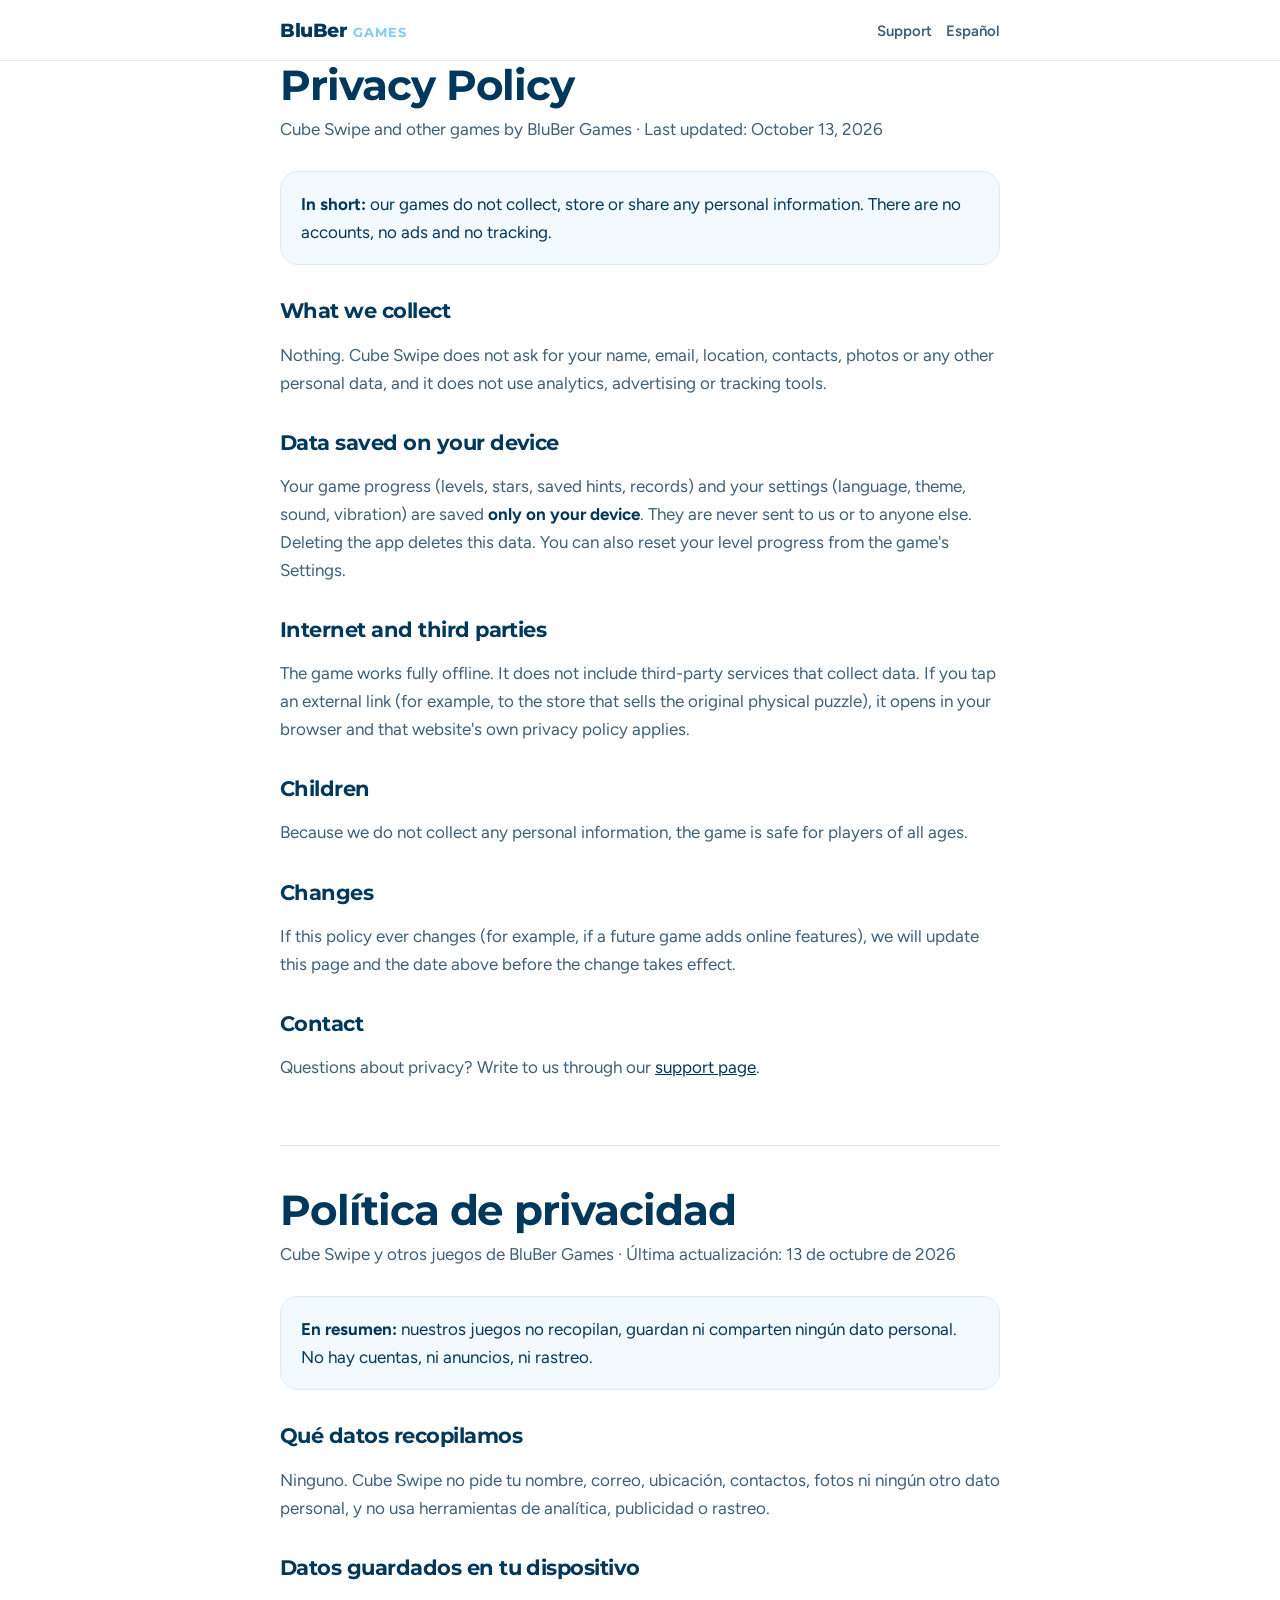
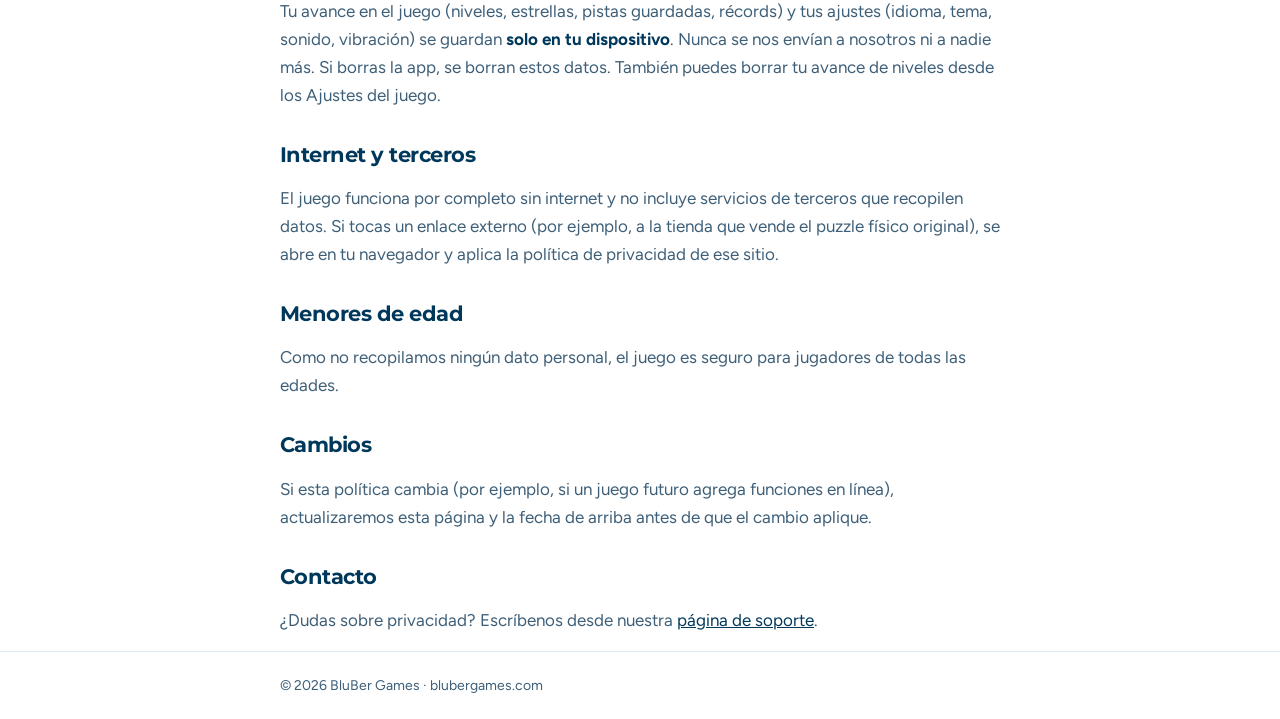
==== privacy/index.html @ fba5ebd1 "Rename game to Cube Swipe; add privacy policy and support pages for the App Store Co-Authored-By: Cl" ====
<!doctype html>
<html lang="en">
<head>
<meta charset="utf-8">
<meta name="viewport" content="width=device-width, initial-scale=1, viewport-fit=cover">
<meta name="theme-color" content="#FFFFFF">
<title>Privacy Policy · BluBer Games</title>
<meta name="description" content="Privacy policy for Cube Swipe and other games by BluBer Games.">
<link rel="preconnect" href="https://fonts.googleapis.com">
<link rel="preconnect" href="https://fonts.gstatic.com" crossorigin>
<link rel="stylesheet" href="https://fonts.googleapis.com/css2?family=Montserrat:wght@700;800&family=Figtree:wght@400;600;700&display=swap">
<style>
  :root { --paper: #FFFFFF; --frost: #F2F9FF; --navy: #00385B; --ink-2: #3E5F78; --sea: #50AFEA; --line: #DCEBF6; color-scheme: light; }
  * { box-sizing: border-box; }
  body { margin: 0; background: var(--paper); color: var(--navy); font: 400 17px/1.65 "Figtree", "Helvetica Neue", Arial, sans-serif; -webkit-font-smoothing: antialiased; }
  .wrap { width: min(760px, 100%); margin-inline: auto; padding: 0 20px; }
  header { border-bottom: 1px solid var(--line); }
  header .wrap { display: flex; align-items: center; justify-content: space-between; padding-block: 16px; }
  .home { font: 800 19px "Montserrat", sans-serif; letter-spacing: -0.02em; color: var(--navy); text-decoration: none; }
  .home span { color: #82CAFD; font-weight: 700; font-size: 13px; letter-spacing: 0.08em; margin-left: 6px; }
  nav a { color: var(--ink-2); font-weight: 600; text-decoration: none; margin-left: 14px; font-size: 15px; }
  nav a:hover { color: var(--navy); }
  main { padding-block: 44px 72px; }
  h1, h2 { font-family: "Montserrat", sans-serif; letter-spacing: -0.025em; line-height: 1.15; }
  h1 { font-size: clamp(30px, 6vw, 42px); margin: 0 0 6px; }
  h2 { font-size: 21px; margin: 34px 0 8px; }
  .meta { color: var(--ink-2); margin: 0 0 28px; }
  p, li { color: var(--ink-2); }
  strong { color: var(--navy); }
  a { color: var(--navy); }
  .box { background: var(--frost); border: 1px solid var(--line); border-radius: 18px; padding: 18px 20px; margin: 22px 0; }
  .box p { margin: 0; color: var(--navy); }
  .lang-sep { margin: 64px 0 0; padding-top: 40px; border-top: 1px solid var(--line); }
  footer { border-top: 1px solid var(--line); color: var(--ink-2); font-size: 14px; }
  footer .wrap { padding-block: 22px; }
</style>
</head>
<body>
<header><div class="wrap">
  <a class="home" href="/">BluBer<span>GAMES</span></a>
  <nav><a href="/support/">Support</a><a href="#es">Español</a></nav>
</div></header>

<main class="wrap">
  <h1>Privacy Policy</h1>
  <p class="meta">Cube Swipe and other games by BluBer Games · Last updated: October 13, 2026</p>

  <div class="box"><p><strong>In short:</strong> our games do not collect, store or share any personal information. There are no accounts, no ads and no tracking.</p></div>

  <h2>What we collect</h2>
  <p>Nothing. Cube Swipe does not ask for your name, email, location, contacts, photos or any other personal data, and it does not use analytics, advertising or tracking tools.</p>

  <h2>Data saved on your device</h2>
  <p>Your game progress (levels, stars, saved hints, records) and your settings (language, theme, sound, vibration) are saved <strong>only on your device</strong>. They are never sent to us or to anyone else. Deleting the app deletes this data. You can also reset your level progress from the game's Settings.</p>

  <h2>Internet and third parties</h2>
  <p>The game works fully offline. It does not include third-party services that collect data. If you tap an external link (for example, to the store that sells the original physical puzzle), it opens in your browser and that website's own privacy policy applies.</p>

  <h2>Children</h2>
  <p>Because we do not collect any personal information, the game is safe for players of all ages.</p>

  <h2>Changes</h2>
  <p>If this policy ever changes (for example, if a future game adds online features), we will update this page and the date above before the change takes effect.</p>

  <h2>Contact</h2>
  <p>Questions about privacy? Write to us through our <a href="/support/">support page</a>.</p>

  <section id="es" class="lang-sep" lang="es">
    <h1>Política de privacidad</h1>
    <p class="meta">Cube Swipe y otros juegos de BluBer Games · Última actualización: 13 de octubre de 2026</p>

    <div class="box"><p><strong>En resumen:</strong> nuestros juegos no recopilan, guardan ni comparten ningún dato personal. No hay cuentas, ni anuncios, ni rastreo.</p></div>

    <h2>Qué datos recopilamos</h2>
    <p>Ninguno. Cube Swipe no pide tu nombre, correo, ubicación, contactos, fotos ni ningún otro dato personal, y no usa herramientas de analítica, publicidad o rastreo.</p>

    <h2>Datos guardados en tu dispositivo</h2>
    <p>Tu avance en el juego (niveles, estrellas, pistas guardadas, récords) y tus ajustes (idioma, tema, sonido, vibración) se guardan <strong>solo en tu dispositivo</strong>. Nunca se nos envían a nosotros ni a nadie más. Si borras la app, se borran estos datos. También puedes borrar tu avance de niveles desde los Ajustes del juego.</p>

    <h2>Internet y terceros</h2>
    <p>El juego funciona por completo sin internet y no incluye servicios de terceros que recopilen datos. Si tocas un enlace externo (por ejemplo, a la tienda que vende el puzzle físico original), se abre en tu navegador y aplica la política de privacidad de ese sitio.</p>

    <h2>Menores de edad</h2>
    <p>Como no recopilamos ningún dato personal, el juego es seguro para jugadores de todas las edades.</p>

    <h2>Cambios</h2>
    <p>Si esta política cambia (por ejemplo, si un juego futuro agrega funciones en línea), actualizaremos esta página y la fecha de arriba antes de que el cambio aplique.</p>

    <h2>Contacto</h2>
    <p>¿Dudas sobre privacidad? Escríbenos desde nuestra <a href="/support/">página de soporte</a>.</p>
  </section>
</main>

<footer><div class="wrap">© 2026 BluBer Games · blubergames.com</div></footer>
</body>
</html>
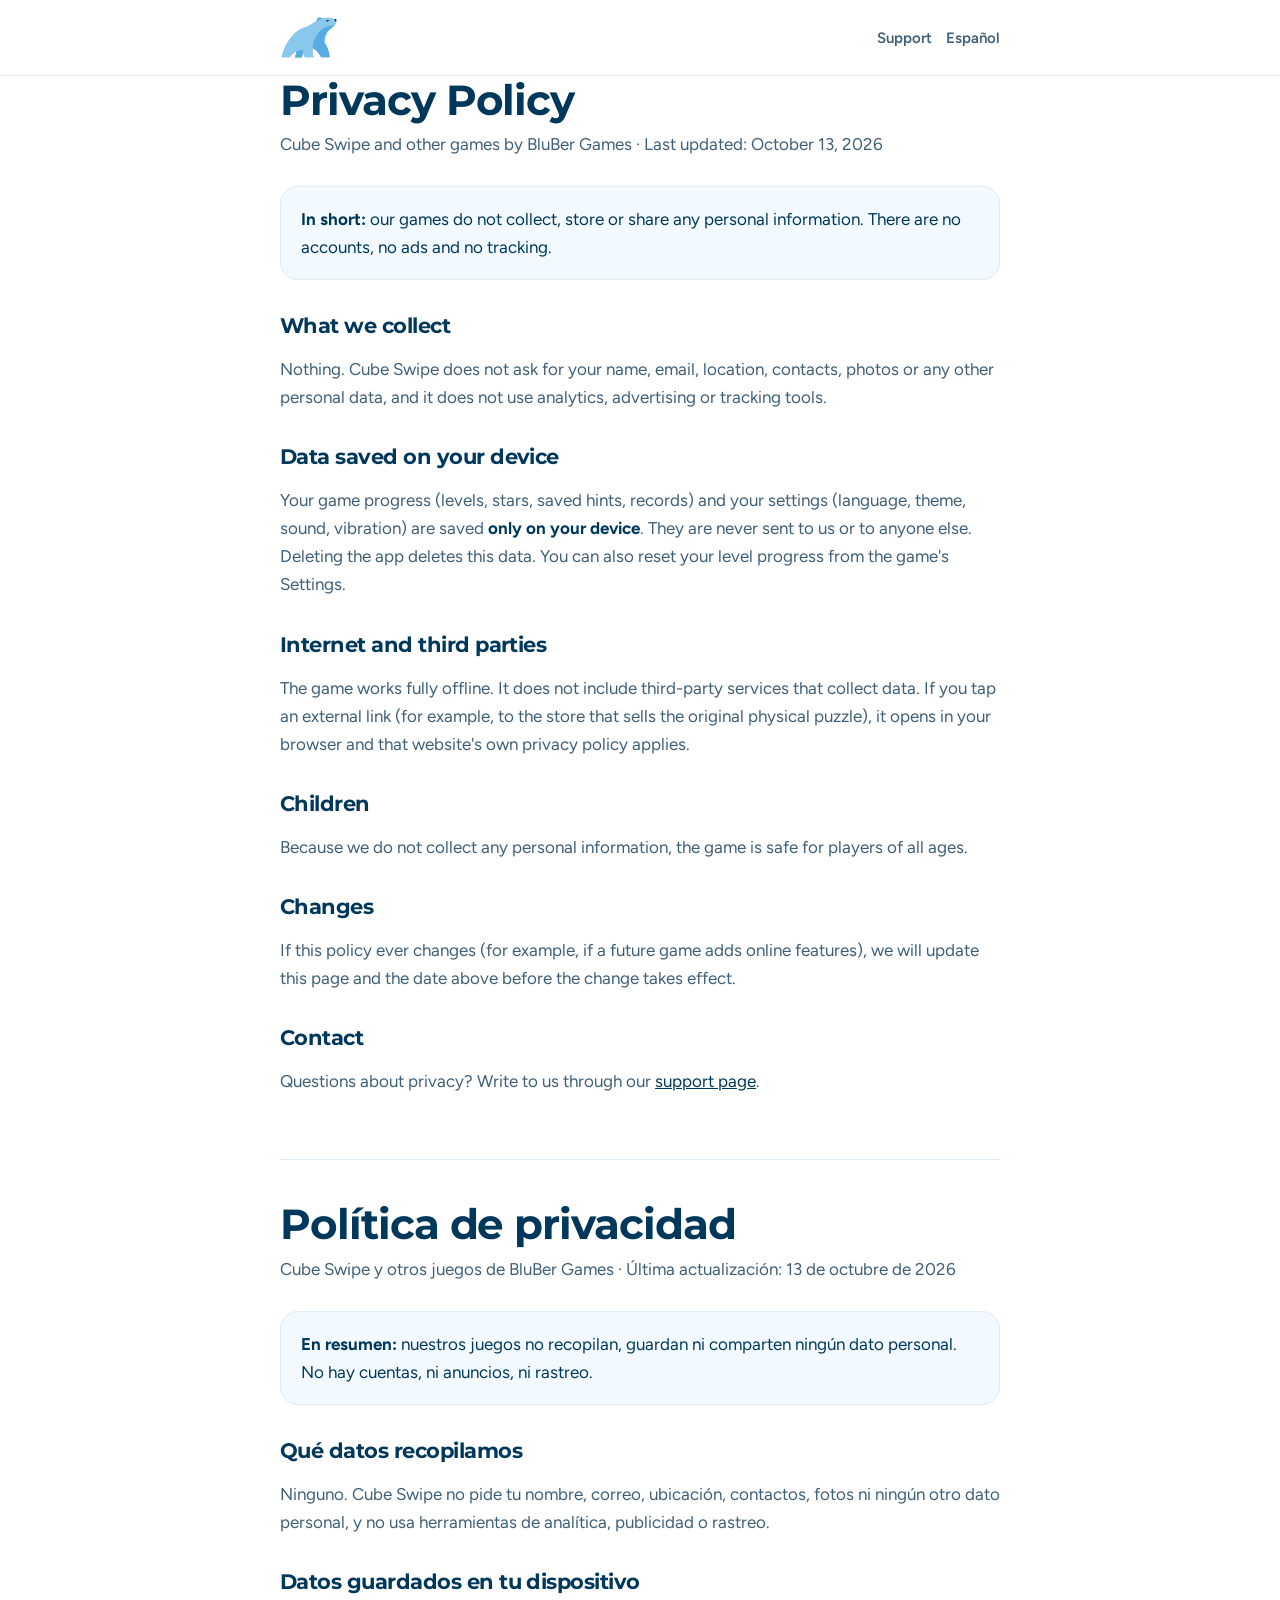
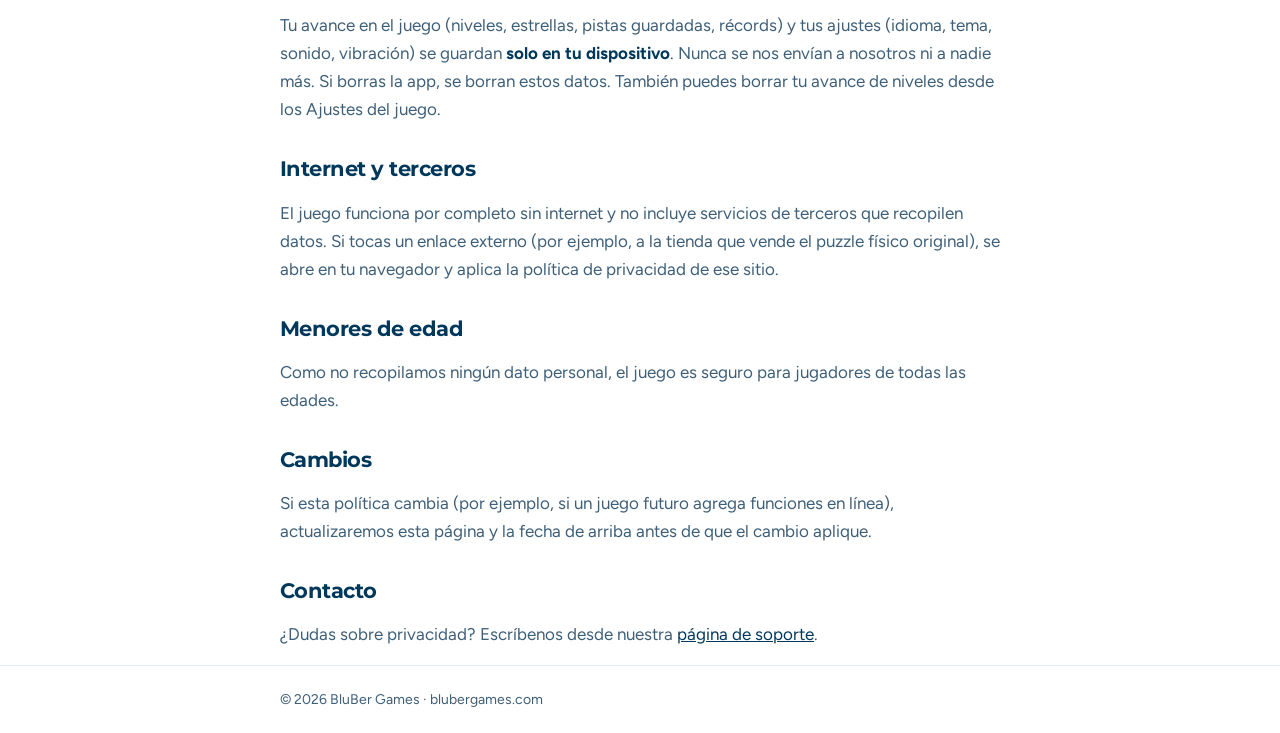
==== commit 8b052a3e: "Header: official bear only (no retyped "BluBer GAMES" text) on home, privacy and support Co-Authored" ====
--- a/privacy/index.html
+++ b/privacy/index.html
@@ -16,8 +16,9 @@
   .wrap { width: min(760px, 100%); margin-inline: auto; padding: 0 20px; }
   header { border-bottom: 1px solid var(--line); }
   header .wrap { display: flex; align-items: center; justify-content: space-between; padding-block: 16px; }
-  .home { font: 800 19px "Montserrat", sans-serif; letter-spacing: -0.02em; color: var(--navy); text-decoration: none; }
-  .home span { color: #82CAFD; font-weight: 700; font-size: 13px; letter-spacing: 0.08em; margin-left: 6px; }
+  /* Solo el oso oficial (brand/bluber-bear.svg, sin modificar); el texto del logo nunca se reescribe */
+  .home { display: inline-flex; line-height: 0; }
+  .home img { width: 58px; height: auto; }
   nav a { color: var(--ink-2); font-weight: 600; text-decoration: none; margin-left: 14px; font-size: 15px; }
   nav a:hover { color: var(--navy); }
   main { padding-block: 44px 72px; }
@@ -37,7 +38,7 @@
 </head>
 <body>
 <header><div class="wrap">
-  <a class="home" href="/">BluBer<span>GAMES</span></a>
+  <a class="home" href="/" aria-label="BluBer Games"><img src="../brand/bluber-bear.svg" alt="BluBer Games" width="58" height="43"></a>
   <nav><a href="/support/">Support</a><a href="#es">Español</a></nav>
 </div></header>
 
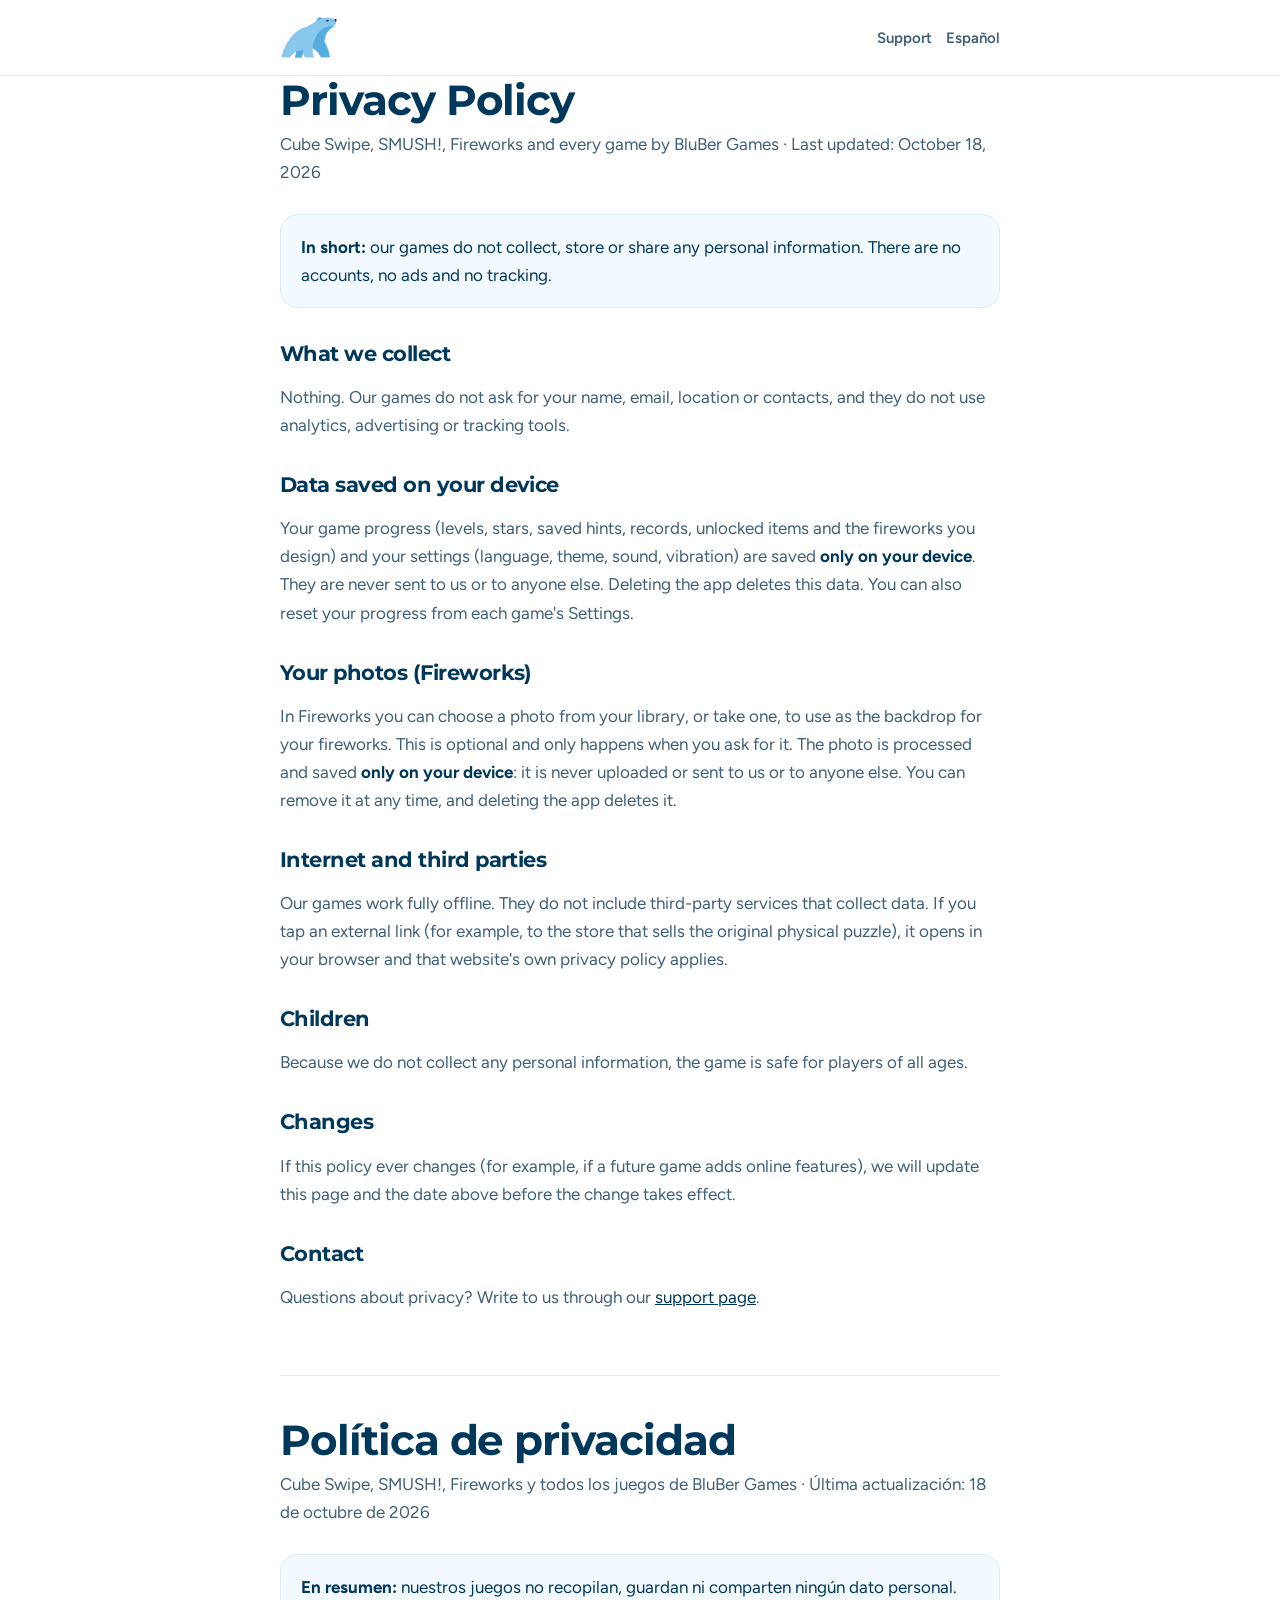
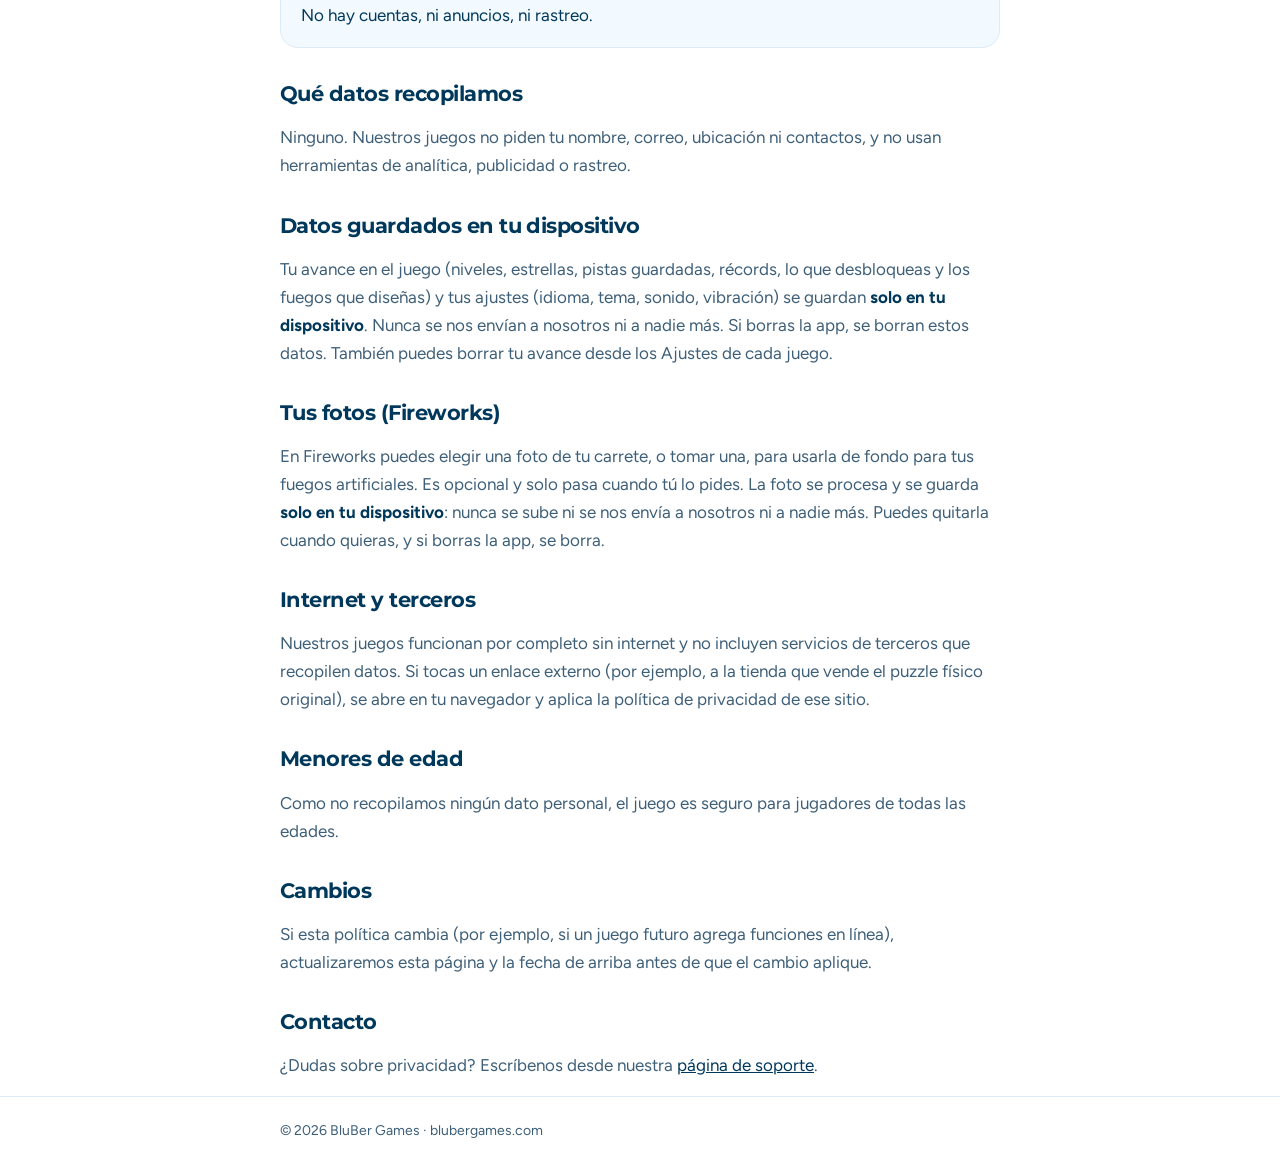
==== commit 667378d2: "Privacidad: cubre todos los juegos y explica las fotos de Fireworks (solo en el dispositivo) Co-Auth" ====
--- a/privacy/index.html
+++ b/privacy/index.html
@@ -5,7 +5,7 @@
 <meta name="viewport" content="width=device-width, initial-scale=1, viewport-fit=cover">
 <meta name="theme-color" content="#FFFFFF">
 <title>Privacy Policy · BluBer Games</title>
-<meta name="description" content="Privacy policy for Cube Swipe and other games by BluBer Games.">
+<meta name="description" content="Privacy policy for Cube Swipe, SMUSH!, Fireworks and every game by BluBer Games.">
 <link rel="preconnect" href="https://fonts.googleapis.com">
 <link rel="preconnect" href="https://fonts.gstatic.com" crossorigin>
 <link rel="stylesheet" href="https://fonts.googleapis.com/css2?family=Montserrat:wght@700;800&family=Figtree:wght@400;600;700&display=swap">
@@ -44,18 +44,21 @@
 
 <main class="wrap">
   <h1>Privacy Policy</h1>
-  <p class="meta">Cube Swipe and other games by BluBer Games · Last updated: October 13, 2026</p>
+  <p class="meta">Cube Swipe, SMUSH!, Fireworks and every game by BluBer Games · Last updated: October 18, 2026</p>
 
   <div class="box"><p><strong>In short:</strong> our games do not collect, store or share any personal information. There are no accounts, no ads and no tracking.</p></div>
 
   <h2>What we collect</h2>
-  <p>Nothing. Cube Swipe does not ask for your name, email, location, contacts, photos or any other personal data, and it does not use analytics, advertising or tracking tools.</p>
+  <p>Nothing. Our games do not ask for your name, email, location or contacts, and they do not use analytics, advertising or tracking tools.</p>
 
   <h2>Data saved on your device</h2>
-  <p>Your game progress (levels, stars, saved hints, records) and your settings (language, theme, sound, vibration) are saved <strong>only on your device</strong>. They are never sent to us or to anyone else. Deleting the app deletes this data. You can also reset your level progress from the game's Settings.</p>
+  <p>Your game progress (levels, stars, saved hints, records, unlocked items and the fireworks you design) and your settings (language, theme, sound, vibration) are saved <strong>only on your device</strong>. They are never sent to us or to anyone else. Deleting the app deletes this data. You can also reset your progress from each game's Settings.</p>
+
+  <h2>Your photos (Fireworks)</h2>
+  <p>In Fireworks you can choose a photo from your library, or take one, to use as the backdrop for your fireworks. This is optional and only happens when you ask for it. The photo is processed and saved <strong>only on your device</strong>: it is never uploaded or sent to us or to anyone else. You can remove it at any time, and deleting the app deletes it.</p>
 
   <h2>Internet and third parties</h2>
-  <p>The game works fully offline. It does not include third-party services that collect data. If you tap an external link (for example, to the store that sells the original physical puzzle), it opens in your browser and that website's own privacy policy applies.</p>
+  <p>Our games work fully offline. They do not include third-party services that collect data. If you tap an external link (for example, to the store that sells the original physical puzzle), it opens in your browser and that website's own privacy policy applies.</p>
 
   <h2>Children</h2>
   <p>Because we do not collect any personal information, the game is safe for players of all ages.</p>
@@ -68,18 +71,21 @@
 
   <section id="es" class="lang-sep" lang="es">
     <h1>Política de privacidad</h1>
-    <p class="meta">Cube Swipe y otros juegos de BluBer Games · Última actualización: 13 de octubre de 2026</p>
+    <p class="meta">Cube Swipe, SMUSH!, Fireworks y todos los juegos de BluBer Games · Última actualización: 18 de octubre de 2026</p>
 
     <div class="box"><p><strong>En resumen:</strong> nuestros juegos no recopilan, guardan ni comparten ningún dato personal. No hay cuentas, ni anuncios, ni rastreo.</p></div>
 
     <h2>Qué datos recopilamos</h2>
-    <p>Ninguno. Cube Swipe no pide tu nombre, correo, ubicación, contactos, fotos ni ningún otro dato personal, y no usa herramientas de analítica, publicidad o rastreo.</p>
+    <p>Ninguno. Nuestros juegos no piden tu nombre, correo, ubicación ni contactos, y no usan herramientas de analítica, publicidad o rastreo.</p>
 
     <h2>Datos guardados en tu dispositivo</h2>
-    <p>Tu avance en el juego (niveles, estrellas, pistas guardadas, récords) y tus ajustes (idioma, tema, sonido, vibración) se guardan <strong>solo en tu dispositivo</strong>. Nunca se nos envían a nosotros ni a nadie más. Si borras la app, se borran estos datos. También puedes borrar tu avance de niveles desde los Ajustes del juego.</p>
+    <p>Tu avance en el juego (niveles, estrellas, pistas guardadas, récords, lo que desbloqueas y los fuegos que diseñas) y tus ajustes (idioma, tema, sonido, vibración) se guardan <strong>solo en tu dispositivo</strong>. Nunca se nos envían a nosotros ni a nadie más. Si borras la app, se borran estos datos. También puedes borrar tu avance desde los Ajustes de cada juego.</p>
+
+    <h2>Tus fotos (Fireworks)</h2>
+    <p>En Fireworks puedes elegir una foto de tu carrete, o tomar una, para usarla de fondo para tus fuegos artificiales. Es opcional y solo pasa cuando tú lo pides. La foto se procesa y se guarda <strong>solo en tu dispositivo</strong>: nunca se sube ni se nos envía a nosotros ni a nadie más. Puedes quitarla cuando quieras, y si borras la app, se borra.</p>
 
     <h2>Internet y terceros</h2>
-    <p>El juego funciona por completo sin internet y no incluye servicios de terceros que recopilen datos. Si tocas un enlace externo (por ejemplo, a la tienda que vende el puzzle físico original), se abre en tu navegador y aplica la política de privacidad de ese sitio.</p>
+    <p>Nuestros juegos funcionan por completo sin internet y no incluyen servicios de terceros que recopilen datos. Si tocas un enlace externo (por ejemplo, a la tienda que vende el puzzle físico original), se abre en tu navegador y aplica la política de privacidad de ese sitio.</p>
 
     <h2>Menores de edad</h2>
     <p>Como no recopilamos ningún dato personal, el juego es seguro para jugadores de todas las edades.</p>
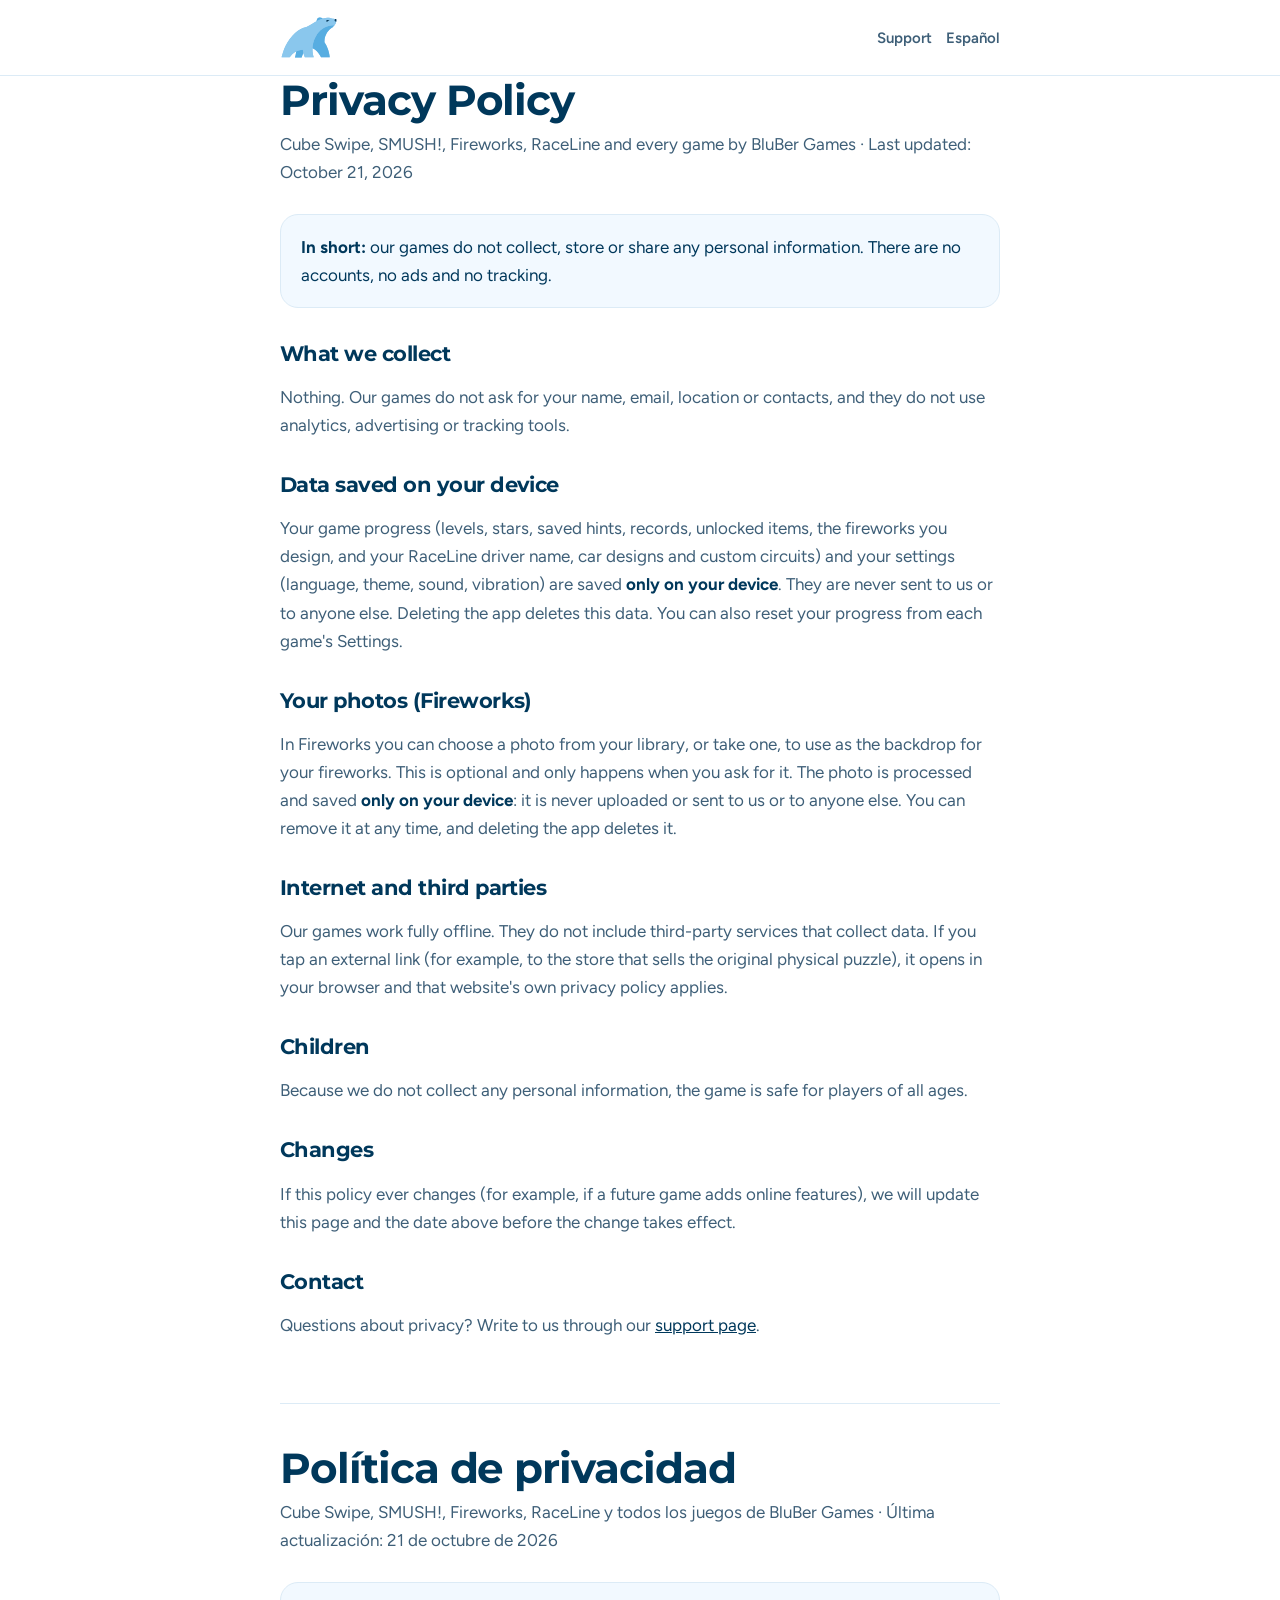
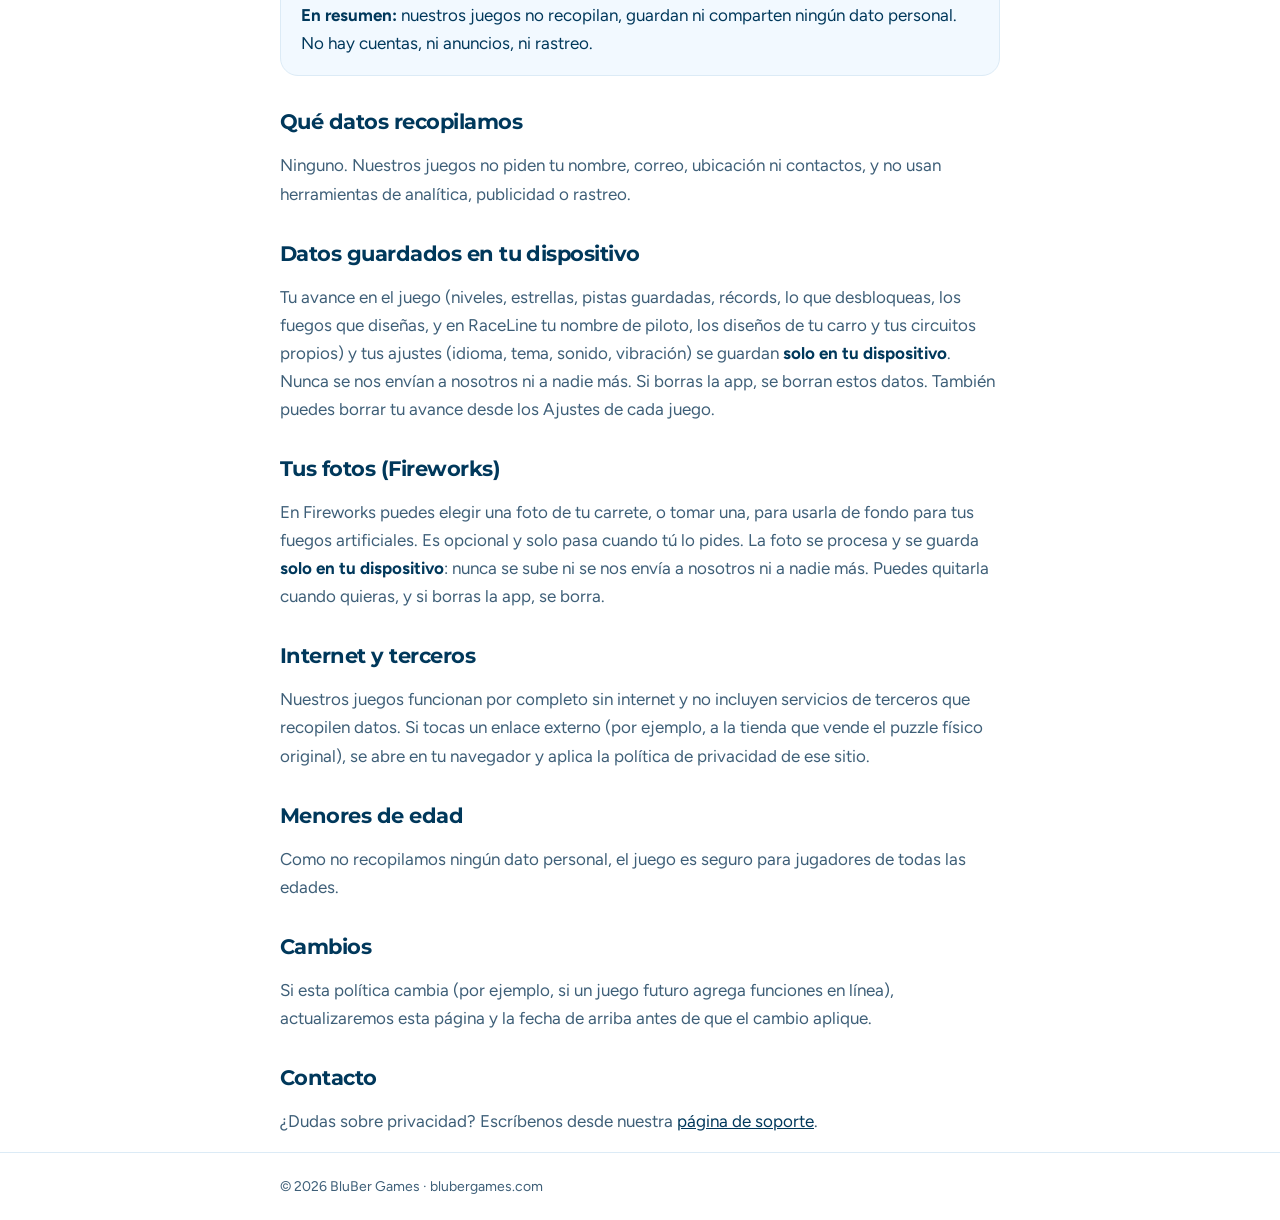
==== commit 17a75fb8: "RaceLine en Beta en la landing: cuarta tarjeta con portada animada (circuito, linea de carrera, carr" ====
--- a/privacy/index.html
+++ b/privacy/index.html
@@ -5,7 +5,7 @@
 <meta name="viewport" content="width=device-width, initial-scale=1, viewport-fit=cover">
 <meta name="theme-color" content="#FFFFFF">
 <title>Privacy Policy · BluBer Games</title>
-<meta name="description" content="Privacy policy for Cube Swipe, SMUSH!, Fireworks and every game by BluBer Games.">
+<meta name="description" content="Privacy policy for Cube Swipe, SMUSH!, Fireworks, RaceLine and every game by BluBer Games.">
 <link rel="preconnect" href="https://fonts.googleapis.com">
 <link rel="preconnect" href="https://fonts.gstatic.com" crossorigin>
 <link rel="stylesheet" href="https://fonts.googleapis.com/css2?family=Montserrat:wght@700;800&family=Figtree:wght@400;600;700&display=swap">
@@ -44,7 +44,7 @@
 
 <main class="wrap">
   <h1>Privacy Policy</h1>
-  <p class="meta">Cube Swipe, SMUSH!, Fireworks and every game by BluBer Games · Last updated: October 18, 2026</p>
+  <p class="meta">Cube Swipe, SMUSH!, Fireworks, RaceLine and every game by BluBer Games · Last updated: October 21, 2026</p>
 
   <div class="box"><p><strong>In short:</strong> our games do not collect, store or share any personal information. There are no accounts, no ads and no tracking.</p></div>
 
@@ -52,7 +52,7 @@
   <p>Nothing. Our games do not ask for your name, email, location or contacts, and they do not use analytics, advertising or tracking tools.</p>
 
   <h2>Data saved on your device</h2>
-  <p>Your game progress (levels, stars, saved hints, records, unlocked items and the fireworks you design) and your settings (language, theme, sound, vibration) are saved <strong>only on your device</strong>. They are never sent to us or to anyone else. Deleting the app deletes this data. You can also reset your progress from each game's Settings.</p>
+  <p>Your game progress (levels, stars, saved hints, records, unlocked items, the fireworks you design, and your RaceLine driver name, car designs and custom circuits) and your settings (language, theme, sound, vibration) are saved <strong>only on your device</strong>. They are never sent to us or to anyone else. Deleting the app deletes this data. You can also reset your progress from each game's Settings.</p>
 
   <h2>Your photos (Fireworks)</h2>
   <p>In Fireworks you can choose a photo from your library, or take one, to use as the backdrop for your fireworks. This is optional and only happens when you ask for it. The photo is processed and saved <strong>only on your device</strong>: it is never uploaded or sent to us or to anyone else. You can remove it at any time, and deleting the app deletes it.</p>
@@ -71,7 +71,7 @@
 
   <section id="es" class="lang-sep" lang="es">
     <h1>Política de privacidad</h1>
-    <p class="meta">Cube Swipe, SMUSH!, Fireworks y todos los juegos de BluBer Games · Última actualización: 18 de octubre de 2026</p>
+    <p class="meta">Cube Swipe, SMUSH!, Fireworks, RaceLine y todos los juegos de BluBer Games · Última actualización: 21 de octubre de 2026</p>
 
     <div class="box"><p><strong>En resumen:</strong> nuestros juegos no recopilan, guardan ni comparten ningún dato personal. No hay cuentas, ni anuncios, ni rastreo.</p></div>
 
@@ -79,7 +79,7 @@
     <p>Ninguno. Nuestros juegos no piden tu nombre, correo, ubicación ni contactos, y no usan herramientas de analítica, publicidad o rastreo.</p>
 
     <h2>Datos guardados en tu dispositivo</h2>
-    <p>Tu avance en el juego (niveles, estrellas, pistas guardadas, récords, lo que desbloqueas y los fuegos que diseñas) y tus ajustes (idioma, tema, sonido, vibración) se guardan <strong>solo en tu dispositivo</strong>. Nunca se nos envían a nosotros ni a nadie más. Si borras la app, se borran estos datos. También puedes borrar tu avance desde los Ajustes de cada juego.</p>
+    <p>Tu avance en el juego (niveles, estrellas, pistas guardadas, récords, lo que desbloqueas, los fuegos que diseñas, y en RaceLine tu nombre de piloto, los diseños de tu carro y tus circuitos propios) y tus ajustes (idioma, tema, sonido, vibración) se guardan <strong>solo en tu dispositivo</strong>. Nunca se nos envían a nosotros ni a nadie más. Si borras la app, se borran estos datos. También puedes borrar tu avance desde los Ajustes de cada juego.</p>
 
     <h2>Tus fotos (Fireworks)</h2>
     <p>En Fireworks puedes elegir una foto de tu carrete, o tomar una, para usarla de fondo para tus fuegos artificiales. Es opcional y solo pasa cuando tú lo pides. La foto se procesa y se guarda <strong>solo en tu dispositivo</strong>: nunca se sube ni se nos envía a nosotros ni a nadie más. Puedes quitarla cuando quieras, y si borras la app, se borra.</p>
